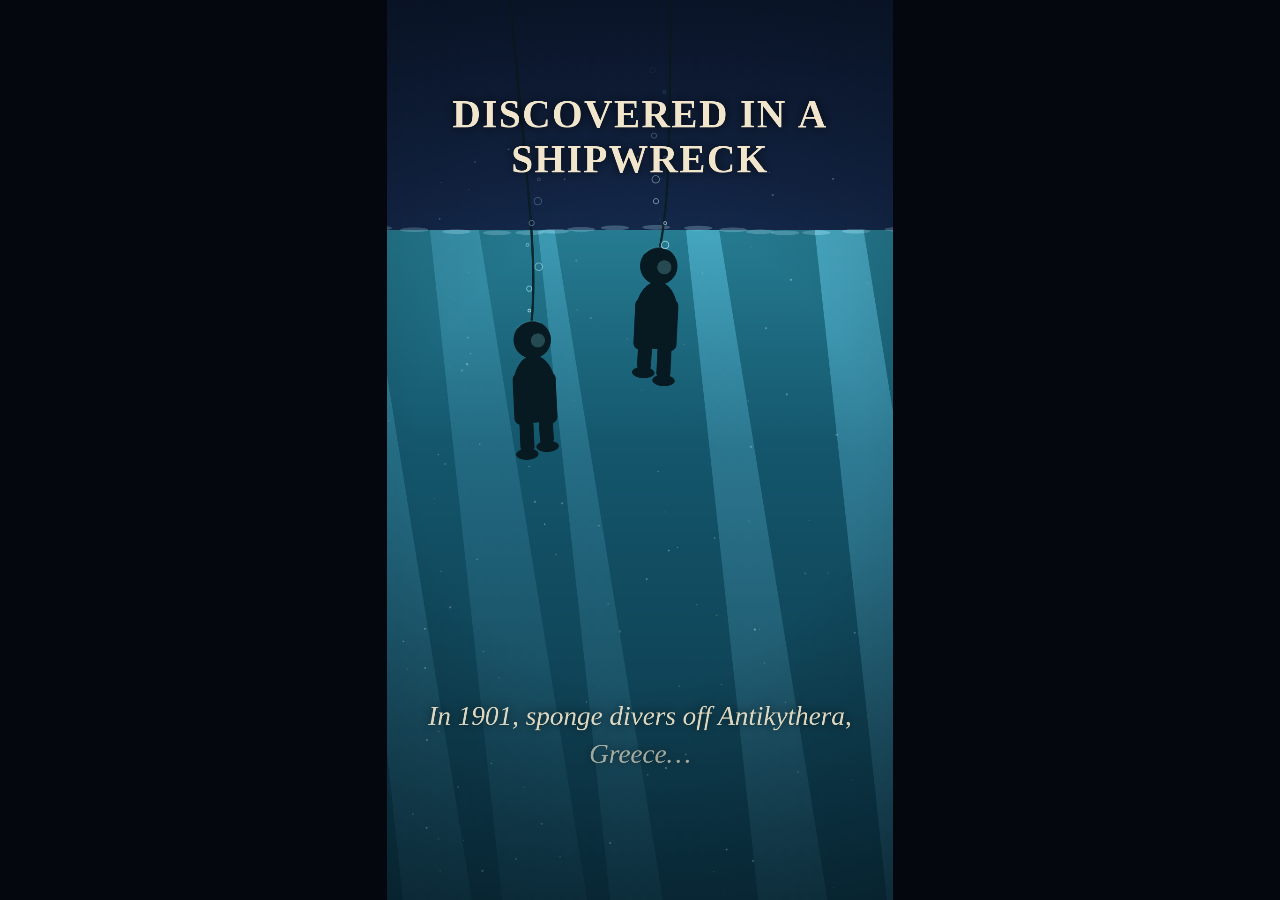
==== content/antikythera-mechanism/antikythera.html @ 3b173bef "Add Antikythera mechanism explainer video (30s, 9:16) and trial notes Code-drawn animation with synt" ====
<!doctype html>
<html lang="en">
<head>
<meta charset="utf-8">
<title>Antikythera Mechanism</title>
<style>
  html,body{margin:0;background:#05070f;display:grid;place-items:center;height:100vh}
  canvas{height:min(100vh,177.7vw);width:auto}
</style>
</head>
<body>
<canvas id="c" width="1080" height="1920"></canvas>
<script>
// "Who built it?" — a 30 s vertical explainer about the Antikythera mechanism.
// Zero-asset: every pixel and every sound is computed. draw(frame) is a pure function of the frame.
const W = 1080, H = 1920, FPS = 30, DUR = 30, FRAMES = FPS * DUR;
const cv = document.getElementById('c'); cv.width = W; cv.height = H;
let ctx = cv.getContext('2d');

// LOOK — night sky, deep sea, corroded bronze. Serif type for an ancient object.
const NIGHT = '#060a1a', DEEP = '#0c1a3c', PARCH = '#f1e6cc', GOLD = '#e9b65c',
      BRONZE_L = '#d7a05a', BRONZE_D = '#7c4f22', VERD = '#4e9883', VERD_D = '#2b5f52', XRAY = '#8fe6ff';
const HEAD = '700 {s}px Caladea, "Liberation Serif", Georgia, "Times New Roman", serif';
const NARR = 'italic 400 {s}px Caladea, "Liberation Serif", Georgia, "Times New Roman", serif';

// ---------- math ----------
const clamp = (x, a = 0, b = 1) => Math.max(a, Math.min(b, x));
const lerp = (a, b, t) => a + (b - a) * t;
const ease = t => { t = clamp(t); return t < .5 ? 4 * t * t * t : 1 - Math.pow(-2 * t + 2, 3) / 2; };
const easeOut = t => 1 - Math.pow(1 - clamp(t), 3);
const prog = (t, a, b) => clamp((t - a) / (b - a));
const TAU = Math.PI * 2;
function hash2(a, b) {
  let n = Math.imul(a | 0, 374761393) + Math.imul(b | 0, 668265263);
  n = Math.imul(n ^ (n >>> 13), 1274126177);
  return ((n ^ (n >>> 16)) >>> 0) / 4294967295;
}
function vnoise(x, y) {
  const xi = Math.floor(x), yi = Math.floor(y), xf = x - xi, yf = y - yi;
  const u = xf * xf * (3 - 2 * xf), v = yf * yf * (3 - 2 * yf);
  return lerp(lerp(hash2(xi, yi), hash2(xi + 1, yi), u), lerp(hash2(xi, yi + 1), hash2(xi + 1, yi + 1), u), v);
}
function rng(seed) { let a = seed | 0; return () => { a = a + 0x6D2B79F5 | 0; let t = Math.imul(a ^ a >>> 15, 1 | a); t = t + Math.imul(t ^ t >>> 7, 61 | t) ^ t; return ((t ^ t >>> 14) >>> 0) / 4294967296; }; }

// ---------- camera + layout registry ----------
function withCamera(cam, fn) { ctx.save(); ctx.translate(W / 2, H / 2); ctx.scale(cam.k, cam.k); ctx.translate(-cam.cx, -cam.cy); fn(); ctx.restore(); }
let LAYOUT = [];
function claim(id, kind, x, y, w, h) {
  const m = ctx.getTransform(), P = [[x, y], [x + w, y], [x, y + h], [x + w, y + h]].map(([a, c]) => [m.a * a + m.c * c + m.e, m.b * a + m.d * c + m.f]);
  const xs = P.map(p => p[0]), ys = P.map(p => p[1]);
  LAYOUT.push({ id, kind, x: Math.min(...xs), y: Math.min(...ys), w: Math.max(...xs) - Math.min(...xs), h: Math.max(...ys) - Math.min(...ys) });
}
function glow(x, y, r, rgb, a) {
  if (a <= 0 || r <= 0) return;
  const g = ctx.createRadialGradient(x, y, 0, x, y, r); g.addColorStop(0, `rgba(${rgb},${a})`); g.addColorStop(1, `rgba(${rgb},0)`);
  ctx.fillStyle = g; ctx.fillRect(x - r, y - r, 2 * r, 2 * r);
}

// ---------- storyboard: the single source of truth ----------
const BPM = 120, BEAT = 60 / BPM, b = n => n * BEAT;   // every cut on a beat
const SCENES = [
  { id: 'question', from: 0,     to: b(6),  head: 'A 2,000-YEAR-OLD COMPUTER?',      narr: 'Imagine finding a 2,000-year-old computer in the sea.' },
  { id: 'wreck',    from: b(6),  to: b(14), head: 'DISCOVERED IN A SHIPWRECK',       narr: 'In 1901, sponge divers off Antikythera, Greece…' },
  { id: 'gears',    from: b(14), to: b(24), head: 'GREEK DEVICE WITH GEARS',         narr: '…retrieved bronze gears from a shipwreck.' },
  { id: 'museum',   from: b(24), to: b(36), head: 'TRACKS SUN, MOON & PLANETS',      narr: 'X-rays later showed the device could calculate the motions of the Sun, Moon and five planets.' },
  { id: 'mesh',     from: b(36), to: b(48), head: 'UNRIVALED FOR OVER 1,000 YEARS',  narr: 'Nothing this sophisticated existed again for over a millennium.' },
  { id: 'who',      from: b(48), to: DUR,   head: 'WHO BUILT IT?',                   narr: 'Who built this celestial calculator?' },
];
// visible actions with a sound: [seconds, sound]
const EVENTS = [[b(6), 'plunge'], [b(24) + 1.2, 'xray'], [b(36), 'gears'], [b(48) + 3.4, 'bell']];

// ---------- text ----------
function wrapLines(text, font, maxW) {
  ctx.font = font; const words = text.split(' '), lines = []; let cur = '';
  for (const w of words) { const test = cur ? cur + ' ' + w : w; if (ctx.measureText(test).width > maxW && cur) { lines.push(cur); cur = w; } else cur = test; }
  if (cur) lines.push(cur); return lines;
}
function textBlock(id, text, { font, size, y, lh, col = PARCH, spacing = '0px', p = 1, out = 1, maxW = 940, stagger = .18 }) {
  if (p <= 0 || out <= 0) return;
  const f = font.replace('{s}', size);
  ctx.save(); ctx.letterSpacing = spacing;
  const lines = wrapLines(text, f, maxW);
  ctx.font = f; ctx.textAlign = 'center'; ctx.textBaseline = 'middle';
  ctx.shadowColor = 'rgba(0,0,0,.75)'; ctx.shadowBlur = 22;
  let maxw = 0;
  lines.forEach((ln, i) => {
    const q = easeOut(prog(p, i * stagger, i * stagger + .6));
    ctx.globalAlpha = q * out; ctx.fillStyle = col;
    ctx.fillText(ln, W / 2, y + i * lh + (1 - q) * 18);
    maxw = Math.max(maxw, ctx.measureText(ln).width);
  });
  ctx.restore();
  claim(id, 'text', W / 2 - maxw / 2, y - lh / 2, maxw, lh * lines.length);
}
function sceneText(sc, lt, len, o = {}) {
  const hIn = o.headAt ?? .25, nIn = o.narrAt ?? .55;
  const out = 1 - prog(lt, len - .3, len - .02);
  textBlock(sc.id + '-head', sc.head, { font: HEAD, size: o.headSize ?? 84, y: o.headY ?? 250, lh: (o.headSize ?? 84) * 1.15, spacing: '3px', p: prog(lt, hIn, hIn + 1.1), out: o.holdEnd ? 1 : out });
  textBlock(sc.id + '-narr', sc.narr, { font: NARR, size: 58, y: o.narrY ?? 1530, lh: 76, maxW: 960, col: 'rgba(241,230,204,.93)', p: prog(lt, nIn, nIn + 1.3), out: o.holdEnd ? 1 : out, stagger: .25 });
}

// ---------- sky ----------
const STARS = (() => { const r = rng(11), s = []; for (let i = 0; i < 420; i++) s.push({ x: r() * W, y: r() * H, m: Math.pow(r(), 3), ph: r() * TAU, sp: .6 + r() * 2 }); return s; })();
function sky(t, o = {}) {
  const g = ctx.createLinearGradient(0, 0, 0, H); g.addColorStop(0, NIGHT); g.addColorStop(1, DEEP);
  ctx.fillStyle = g; ctx.fillRect(0, 0, W, H);
  glow(W * .5, H * .45, 900, '60,90,170', .18);                     // faint galactic haze
  ctx.save(); const k = o.zoom || 1; ctx.translate(W / 2, H / 2); ctx.scale(k, k); ctx.rotate(o.rot || 0); ctx.translate(-W / 2, -H / 2);
  for (const s of STARS) {
    const tw = .55 + .45 * Math.sin(t * s.sp + s.ph), r = .7 + s.m * 2.6;
    ctx.globalAlpha = (.35 + .65 * s.m) * tw * (o.alpha ?? 1);
    ctx.fillStyle = s.m > .5 ? '#fff3d6' : '#cfdcff'; ctx.beginPath(); ctx.arc(s.x, s.y, r, 0, TAU); ctx.fill();
    if (s.m > .65) { ctx.globalAlpha *= .5; glow(s.x, s.y, r * 7, '255,240,210', .35); }
  }
  ctx.restore(); ctx.globalAlpha = 1;
}
const CONST = (() => { const r = rng(5), out = []; for (let c = 0; c < 7; c++) { let x = 80 + r() * 920, y = 120 + r() * 1650; const pts = [[x, y]];
  for (let i = 0; i < 3 + (r() * 3 | 0); i++) { x += (r() - .5) * 220; y += (r() - .5) * 220; pts.push([x, y]); } out.push(pts); } return out; })();
function constellations(a) {
  if (a <= 0) return; ctx.save(); ctx.globalAlpha = a; ctx.strokeStyle = 'rgba(160,190,255,.35)'; ctx.lineWidth = 1.5;
  for (const pts of CONST) { ctx.beginPath(); pts.forEach((p, i) => i ? ctx.lineTo(...p) : ctx.moveTo(...p)); ctx.stroke();
    ctx.fillStyle = '#e7eeff'; for (const p of pts) { ctx.beginPath(); ctx.arc(p[0], p[1], 3, 0, TAU); ctx.fill(); } }
  ctx.restore();
}
function zodiacRing(cx, cy, r, rot, a) {   // the calendar dials: 12 signs and 365 days
  if (a <= 0) return; ctx.save(); ctx.globalAlpha = a; ctx.translate(cx, cy); ctx.rotate(rot);
  ctx.strokeStyle = 'rgba(233,182,92,.55)'; ctx.lineWidth = 2;
  for (const rr of [r, r - 34, r - 62]) { ctx.beginPath(); ctx.arc(0, 0, rr, 0, TAU); ctx.stroke(); }
  for (let i = 0; i < 12; i++) { const an = i / 12 * TAU; ctx.beginPath(); ctx.moveTo(Math.cos(an) * (r - 34), Math.sin(an) * (r - 34)); ctx.lineTo(Math.cos(an) * r, Math.sin(an) * r); ctx.stroke();
    ctx.fillStyle = 'rgba(233,182,92,.7)'; ctx.beginPath(); ctx.arc(Math.cos(an + .26) * (r - 17), Math.sin(an + .26) * (r - 17), 4, 0, TAU); ctx.fill(); }
  ctx.lineWidth = 1; ctx.strokeStyle = 'rgba(233,182,92,.35)';
  for (let i = 0; i < 365; i++) { const an = i / 365 * TAU, l = i % 5 ? 8 : 16; ctx.beginPath(); ctx.moveTo(Math.cos(an) * (r - 62), Math.sin(an) * (r - 62)); ctx.lineTo(Math.cos(an) * (r - 62 + l), Math.sin(an) * (r - 62 + l)); ctx.stroke(); }
  ctx.restore();
}

// ---------- gears ----------
function gearPath(cx, cy, r, n, rot, toothH) {
  const h = toothH ?? Math.max(5, r * .085), path = new Path2D();
  for (let i = 0; i < n; i++) {
    const a = rot + i / n * TAU, s = TAU / n;
    const pts = [[a, r - h], [a + s * .18, r + h], [a + s * .45, r + h], [a + s * .63, r - h]];
    pts.forEach(([an, rr], j) => { const x = cx + Math.cos(an) * rr, y = cy + Math.sin(an) * rr; (i === 0 && j === 0) ? path.moveTo(x, y) : path.lineTo(x, y); });
  }
  path.closePath();
  const spokes = 4, wIn = r * .28, wOut = r * .78, gap = .2;              // four windows between cross spokes, like the main wheel
  for (let k = 0; k < spokes; k++) {
    const a0 = rot + k / spokes * TAU + gap, a1 = rot + (k + 1) / spokes * TAU - gap, sub = new Path2D();
    sub.arc(cx, cy, wOut, a0, a1); sub.arc(cx, cy, wIn, a1 - .05, a0 + .05, true); sub.closePath(); path.addPath(sub);
  }
  return path;
}
function bronzeGear(cx, cy, r, n, rot, o = {}) {
  const p = gearPath(cx, cy, r, n, rot);
  ctx.save(); ctx.globalAlpha = o.alpha ?? 1;
  const g = ctx.createRadialGradient(cx - r * .3, cy - r * .35, r * .1, cx, cy, r * 1.1);
  g.addColorStop(0, BRONZE_L); g.addColorStop(.6, '#a8733a'); g.addColorStop(1, BRONZE_D);
  ctx.shadowColor = 'rgba(0,0,0,.55)'; ctx.shadowBlur = 24; ctx.shadowOffsetY = 10;
  ctx.fillStyle = g; ctx.fill(p, 'evenodd');
  ctx.shadowColor = 'transparent'; ctx.strokeStyle = 'rgba(60,35,12,.9)'; ctx.lineWidth = 2.5; ctx.stroke(p);
  ctx.strokeStyle = 'rgba(255,220,160,.35)'; ctx.lineWidth = 2; ctx.beginPath(); ctx.arc(cx, cy, r * .86, Math.PI * 1.05, Math.PI * 1.6); ctx.stroke();
  ctx.fillStyle = '#5a3a18'; ctx.beginPath(); ctx.arc(cx, cy, r * .13, 0, TAU); ctx.fill();
  ctx.fillStyle = BRONZE_L; ctx.beginPath(); ctx.arc(cx, cy, r * .07, 0, TAU); ctx.fill();
  ctx.restore();
}
// meshing: phase so a tooth of gear B sits in a gap of gear A at the contact angle
function meshPhase(A, B, theta) {
  const sA = TAU / A.n, sB = TAU / B.n, f1 = (((theta - A.rot) / sA - .315) % 1 + 1) % 1;   // .315 = tooth centre within one pitch
  return theta + Math.PI - (.5 - f1 + .315) * sB;
}
function meshed(A, B, th, aRot0, aRot) { return -(aRot - aRot0) * A.n / B.n + meshPhase({ ...A, rot: aRot0 }, B, th); }

// ---------- the fragment (same object on the seabed and in the museum) ----------
function fragmentOutline(cx, cy, r, rot) {
  const pts = [];
  for (let i = 0; i < 64; i++) {
    const a = i / 64 * TAU, keep = ((a + 0.6) % TAU) < 3.9;               // one side broken away
    const rr = keep ? r * (1.13 + (vnoise(i * .7, 3) - .5) * .06) : r * (.42 + vnoise(i * .55, 9) * .38);
    pts.push([cx + Math.cos(a + rot) * rr, cy + Math.sin(a + rot) * rr]);
  }
  const p = new Path2D(); pts.forEach((q, i) => i ? p.lineTo(...q) : p.moveTo(...q)); p.closePath(); return p;
}
function fragment(cx, cy, r, rot, o = {}) {
  const outline = fragmentOutline(cx, cy, r, rot);
  ctx.save();
  ctx.shadowColor = 'rgba(0,0,0,.5)'; ctx.shadowBlur = r * .25; ctx.shadowOffsetY = r * .06;
  ctx.fillStyle = VERD_D; ctx.fill(outline); ctx.shadowColor = 'transparent';
  ctx.clip(outline);
  const g = ctx.createRadialGradient(cx - r * .3, cy - r * .3, r * .1, cx, cy, r * 1.2);
  g.addColorStop(0, '#6fae95'); g.addColorStop(1, VERD_D); ctx.fillStyle = g; ctx.fillRect(cx - r * 1.3, cy - r * 1.3, r * 2.6, r * 2.6);
  // the gear inside the crust: teeth and spokes still visible
  const gp = gearPath(cx, cy, r * .9, 48, rot + .2, r * .07);
  ctx.fillStyle = 'rgba(30,70,58,.65)'; ctx.fill(gp, 'evenodd');
  ctx.strokeStyle = 'rgba(160,215,190,.45)'; ctx.lineWidth = Math.max(1.2, r * .012); ctx.stroke(gp);
  // corrosion crust: mottled patches, some exposed bronze
  const rr = rng(77);
  for (let i = 0; i < 140; i++) {
    const a = rr() * TAU, d = Math.sqrt(rr()) * r * 1.1, s = r * (.02 + rr() * .07);
    const c = rr(); ctx.fillStyle = c < .55 ? 'rgba(120,190,160,.35)' : c < .85 ? 'rgba(25,55,45,.45)' : 'rgba(180,120,60,.55)';
    ctx.beginPath(); ctx.ellipse(cx + Math.cos(a) * d, cy + Math.sin(a) * d, s, s * (.6 + rr() * .6), rr() * 3, 0, TAU); ctx.fill();
  }
  if (o.glint) { const gx = cx - r * 1.4 + o.glint * r * 2.8; const lg = ctx.createLinearGradient(gx - r * .3, 0, gx + r * .3, 0);
    lg.addColorStop(0, 'rgba(255,240,200,0)'); lg.addColorStop(.5, 'rgba(255,240,200,.35)'); lg.addColorStop(1, 'rgba(255,240,200,0)');
    ctx.fillStyle = lg; ctx.fillRect(cx - r * 1.4, cy - r * 1.4, r * 2.8, r * 2.8); }
  if (o.xray) o.xray(outline);
  ctx.restore();
  ctx.save(); ctx.strokeStyle = 'rgba(10,30,25,.8)'; ctx.lineWidth = Math.max(1.5, r * .015); ctx.stroke(outline); ctx.restore();
}

// ---------- underwater world (scenes 2-3, one continuous descent) ----------
const SEABED = 500;
const sandY = x => SEABED + Math.sin(x * .011) * 14 + Math.sin(x * .031 + 1) * 6;
const DIVERS = [ { x: -230, start: b(6), end: b(6) + 4.4, y0: -1400, y1: 268 }, { x: 40, start: b(6) + .5, end: b(6) + 5.2, y0: -1460, y1: 250 } ];
function diverY(d, t) { return lerp(d.y0, d.y1, ease(prog(t, d.start, d.end))); }
function diver(x, y, t, seed) {   // hard-hat diver silhouette: round helmet, suit, weighted boots
  const sway = Math.sin(t * 1.3 + seed) * .06, col = '#071a22';
  ctx.save(); ctx.translate(x, y); ctx.rotate(sway);
  ctx.strokeStyle = 'rgba(10,30,36,.9)'; ctx.lineWidth = 5; ctx.beginPath(); ctx.moveTo(0, -36);           // air hose to the surface
  ctx.bezierCurveTo(40, -300, -60, -700, 20 * Math.sin(t + seed), -2200); ctx.stroke();
  ctx.fillStyle = col;
  ctx.beginPath(); ctx.ellipse(0, 105, 46, 72, 0, 0, TAU); ctx.fill();                                     // suit
  ctx.beginPath(); ctx.roundRect(-46, 70, 30, 110, 14); ctx.fill(); ctx.beginPath(); ctx.roundRect(16, 70, 30, 110, 14); ctx.fill();   // arms
  const step = Math.sin(t * 2 + seed) * 8;
  ctx.beginPath(); ctx.roundRect(-36, 150, 30, 82 + step, 12); ctx.fill(); ctx.beginPath(); ctx.roundRect(6, 150, 30, 82 - step, 12); ctx.fill(); // legs
  ctx.beginPath(); ctx.ellipse(-22, 236 + step, 24, 12, 0, 0, TAU); ctx.fill(); ctx.beginPath(); ctx.ellipse(22, 236 - step, 24, 12, 0, 0, TAU); ctx.fill(); // boots
  ctx.beginPath(); ctx.arc(0, 0, 40, 0, TAU); ctx.fill();                                                     // helmet
  ctx.fillStyle = 'rgba(120,200,210,.28)'; ctx.beginPath(); ctx.arc(12, 2, 15, 0, TAU); ctx.fill();          // faceplate glint
  ctx.strokeStyle = 'rgba(120,200,210,.22)'; ctx.lineWidth = 3; ctx.beginPath(); ctx.arc(0, 0, 40, -2.4, -1.1); ctx.stroke(); // rim light
  ctx.restore();
  for (let i = 0; i < 9; i++) {                                                                              // bubbles
    const ph = (t * .9 + i / 9 + seed * .13) % 1, by = y - 40 - ph * 420, bx = x + Math.sin(ph * 11 + i) * 14;
    ctx.globalAlpha = (1 - ph) * .7; ctx.strokeStyle = '#bfefff'; ctx.lineWidth = 2; ctx.beginPath(); ctx.arc(bx, by, 3 + (i % 3) * 2.5, 0, TAU); ctx.stroke();
  }
  ctx.globalAlpha = 1;
}
function amphora(x, y, rot, s) {
  ctx.save(); ctx.translate(x, y); ctx.rotate(rot); ctx.scale(s, s); ctx.fillStyle = '#4b3530';
  ctx.beginPath(); ctx.ellipse(0, 0, 34, 70, 0, 0, TAU); ctx.fill();
  ctx.beginPath(); ctx.roundRect(-11, -112, 22, 50, 6); ctx.fill(); ctx.beginPath(); ctx.ellipse(0, 76, 9, 16, 0, 0, TAU); ctx.fill();
  ctx.strokeStyle = '#4b3530'; ctx.lineWidth = 7; ctx.beginPath(); ctx.arc(-18, -82, 14, 1.2, 4.2); ctx.stroke(); ctx.beginPath(); ctx.arc(18, -82, 14, -1.1, 1.9); ctx.stroke();
  ctx.fillStyle = 'rgba(140,200,210,.12)'; ctx.beginPath(); ctx.ellipse(-12, -14, 10, 40, 0, 0, TAU); ctx.fill();
  ctx.restore();
}
function underwater(t, o = {}) {
  const g = ctx.createLinearGradient(0, -1700, 0, 900);
  g.addColorStop(0, '#2d8aa0'); g.addColorStop(.25, '#14566c'); g.addColorStop(.7, '#0a2c3c'); g.addColorStop(1, '#04141c');
  ctx.fillStyle = g; ctx.fillRect(-2000, -2600, 4000, 4000);
  const air = ctx.createLinearGradient(0, -2600, 0, -1520); air.addColorStop(0, NIGHT); air.addColorStop(1, '#14284a');   // night air above the surface
  ctx.fillStyle = air; ctx.fillRect(-2000, -2600, 4000, 1080);
  // surface shimmer
  ctx.fillStyle = 'rgba(190,240,255,.25)';
  for (let i = 0; i < 26; i++) { const x = -900 + i * 72 + Math.sin(t * 1.4 + i) * 20; ctx.beginPath(); ctx.ellipse(x, -1520 + Math.sin(t * 2 + i * .7) * 6, 30, 5, 0, 0, TAU); ctx.fill(); }
  // light shafts from the surface
  ctx.save(); ctx.globalCompositeOperation = 'lighter';
  for (let i = 0; i < 6; i++) {
    const x = -700 + i * 260 + Math.sin(t * .4 + i * 1.7) * 40, wv = 70 + 40 * Math.sin(i * 2.1);
    const lg = ctx.createLinearGradient(0, -1520, 0, 500); lg.addColorStop(0, `rgba(170,235,255,${.16 + .05 * Math.sin(t * .9 + i)})`); lg.addColorStop(1, 'rgba(170,235,255,0)');
    ctx.fillStyle = lg; ctx.beginPath(); ctx.moveTo(x, -1520); ctx.lineTo(x + wv, -1520); ctx.lineTo(x + wv + 330, 520); ctx.lineTo(x + 220, 520); ctx.closePath(); ctx.fill();
  }
  ctx.restore();
  // marine snow
  ctx.fillStyle = 'rgba(210,240,240,.5)';
  for (let i = 0; i < 260; i++) { const x = hash2(i, 1) * 1900 - 950 + Math.sin(t * .5 + i) * 8, y = ((hash2(i, 2) * 2400 + t * (8 + hash2(i, 3) * 14)) % 2400) - 1700;
    ctx.globalAlpha = .25 + hash2(i, 4) * .5; ctx.beginPath(); ctx.arc(x, y, .8 + hash2(i, 5) * 1.8, 0, TAU); ctx.fill(); }
  ctx.globalAlpha = 1;
  // the wreck: ribs of the hull standing out of the sand, amphorae
  ctx.strokeStyle = '#1b1712'; ctx.lineCap = 'round';
  for (let i = 0; i < 7; i++) { const x = -470 + i * 62, h = 150 + Math.sin(i * 1.9) * 40 - (i > 4 ? 60 : 0);
    ctx.lineWidth = 16; ctx.beginPath(); ctx.moveTo(x, sandY(x) + 10); ctx.quadraticCurveTo(x - 30, sandY(x) - h * .6, x + 12, sandY(x) - h); ctx.stroke(); }
  ctx.lineWidth = 12; ctx.beginPath(); ctx.moveTo(-500, sandY(-500) - 30); ctx.lineTo(-90, sandY(-90) - 6); ctx.stroke();
  amphora(-330, SEABED - 26, 1.25, .9); amphora(-180, SEABED - 40, -.35, 1); amphora(-40, SEABED - 22, 1.5, .85); amphora(130, SEABED - 34, .5, .8);
  // the fragments, resting against the sand
  fragment(300, SEABED - 34, 66, .3, { glint: o.glint }); fragment(392, SEABED - 6, 30, 2.1);
  // divers
  DIVERS.forEach((d, i) => diver(d.x, diverY(d, t), t, i * 3.1));
  // seabed in front (covers the lower edge of the fragments)
  const sg = ctx.createLinearGradient(0, SEABED - 20, 0, 900); sg.addColorStop(0, '#3c4a42'); sg.addColorStop(1, '#0d1714');
  ctx.fillStyle = sg; ctx.beginPath(); ctx.moveTo(-2000, 2000);
  for (let x = -2000; x <= 2000; x += 20) ctx.lineTo(x, sandY(x)); ctx.lineTo(2000, 2000); ctx.closePath(); ctx.fill();
  ctx.fillStyle = 'rgba(200,220,190,.08)'; for (let i = 0; i < 40; i++) { const x = -900 + i * 47; ctx.beginPath(); ctx.ellipse(x, sandY(x) + 26 + (i % 3) * 30, 30, 4, 0, 0, TAU); ctx.fill(); }
}

// ---------- scenes (lt = time since the scene started) ----------
function sQuestion(lt, t, sc) {
  sky(t, { zoom: 1 + .05 * lt });
  glow(840, 620, 170, '220,230,255', .22); ctx.fillStyle = '#e9eefc'; ctx.beginPath(); ctx.arc(840, 620, 40, 0, TAU); ctx.fill(); claim('moon', 'keep', 800, 580, 80, 80);       // moon
  ctx.fillStyle = '#0a1330'; ctx.beginPath(); ctx.arc(858, 607, 36, 0, TAU); ctx.fill();
  const sh = prog(lt, 1.1, 1.7); if (sh > 0 && sh < 1) { const x = lerp(160, 760, sh), y = lerp(520, 900, sh); const lg = ctx.createLinearGradient(x - 180, y - 114, x, y);
    lg.addColorStop(0, 'rgba(255,255,255,0)'); lg.addColorStop(1, `rgba(255,250,235,${.9 * Math.sin(sh * Math.PI)})`); ctx.strokeStyle = lg; ctx.lineWidth = 3; ctx.beginPath(); ctx.moveTo(x - 180, y - 114); ctx.lineTo(x, y); ctx.stroke(); }   // shooting star
  const rise = ease(prog(lt, 2.1, 3.0)), sy = H - rise * 1500;                 // tilt down: the sea comes up into frame
  if (rise > 0) {
    const sg = ctx.createLinearGradient(0, sy, 0, H); sg.addColorStop(0, '#0d2340'); sg.addColorStop(1, '#03101c'); ctx.fillStyle = sg; ctx.fillRect(0, sy, W, H - sy);
    for (let i = 0; i < 30; i++) { const y = sy + 8 + i * i * 1.4, w = 30 + i * 6; ctx.fillStyle = `rgba(220,230,255,${.35 - i * .01})`; ctx.fillRect(840 - w / 2 + Math.sin(t * 3 + i) * 6, y, w, 2); }
  }
  sceneText(sc, lt, sc.to - sc.from, { headAt: .35, narrAt: .7 });
  ctx.fillStyle = `rgba(0,0,0,${1 - easeOut(prog(lt, 0, .8))})`; ctx.fillRect(0, 0, W, H);            // from black
}
function waterCam(t) {
  if (t < b(14)) { const p = ease(prog(t, b(6), b(14))); return { cx: 0, cy: lerp(-1150, -60, p), k: 1 }; }
  const p = ease(prog(t, b(14), b(14) + 3.6)), drift = prog(t, b(14) + 3.6, b(24)) * .15;
  return { cx: lerp(0, 300, p), cy: lerp(-60, SEABED - 60, p), k: lerp(1, 2.55, p) + drift };
}
function sWater(lt, t, sc) {
  const glint = sc.id === 'gears' ? prog(lt, 2.6, 4.2) : 0;
  withCamera(waterCam(t), () => { underwater(t, { glint }); if (sc.id === 'gears') claim('fragment', 'keep', 300 - 70, SEABED - 104, 140, 104); });
  if (sc.id === 'wreck') {                                                         // the plunge: bubbles burst up past the camera
    const p = prog(lt, 0, 1.2);
    if (p < 1) for (let i = 0; i < 70; i++) { const x = hash2(i, 7) * W, y = H + 100 - (p * (1.2 + hash2(i, 8)) * H * 1.3) + hash2(i, 9) * 300, r = 4 + hash2(i, 10) * 18;
      ctx.globalAlpha = (1 - p) * .8; ctx.strokeStyle = '#d6f6ff'; ctx.lineWidth = 2.5; ctx.beginPath(); ctx.arc(x, y, r, 0, TAU); ctx.stroke(); }
    ctx.globalAlpha = 1;
  }
  const vg = ctx.createRadialGradient(W / 2, H / 2, H * .25, W / 2, H / 2, H * .75); vg.addColorStop(0, 'rgba(0,0,0,0)'); vg.addColorStop(1, 'rgba(0,10,15,.55)');
  ctx.fillStyle = vg; ctx.fillRect(0, 0, W, H);
  sceneText(sc, lt, sc.to - sc.from, sc.id === 'gears' ? { narrAt: 1.9 } : {});
}
const FX = 540, FY = 880, FR = 215;     // museum fragment
function sMuseum(lt, t, sc) {
  const len = sc.to - sc.from, push = ease(prog(lt, len - .7, len)), k = 1 + push * .9;
  ctx.save(); ctx.translate(FX, FY); ctx.scale(k, k); ctx.translate(-FX, -FY);
  ctx.fillStyle = '#07080d'; ctx.fillRect(-200, -200, W + 400, H + 400);
  const cone = ctx.createLinearGradient(0, 0, 0, 1400); cone.addColorStop(0, 'rgba(255,225,170,.20)'); cone.addColorStop(1, 'rgba(255,225,170,0)');
  ctx.fillStyle = cone; ctx.beginPath(); ctx.moveTo(470, -100); ctx.lineTo(610, -100); ctx.lineTo(900, 1250); ctx.lineTo(180, 1250); ctx.closePath(); ctx.fill();
  glow(FX, FY, 520, '255,210,150', .12);
  // plinth and mount
  ctx.fillStyle = '#1a1714'; ctx.fillRect(300, 1190, 480, 260); ctx.fillStyle = '#2a2520'; ctx.fillRect(285, 1172, 510, 26);
  ctx.fillStyle = '#3a342c'; ctx.fillRect(532, 1080, 16, 96);
  // glass case
  ctx.strokeStyle = 'rgba(200,220,235,.25)'; ctx.lineWidth = 3; ctx.strokeRect(250, 560, 580, 612);
  ctx.fillStyle = 'rgba(200,220,235,.05)'; ctx.beginPath(); ctx.moveTo(250, 560); ctx.lineTo(400, 560); ctx.lineTo(250, 900); ctx.closePath(); ctx.fill();
  // the fragment; the X-ray scan reveals the gear train inside
  const scan = prog(lt, 1.2, 3.4), scanY = lerp(FY - FR * 1.2, FY + FR * 1.2, scan);
  fragment(FX, FY, FR, .3, { xray: outline => {
    if (scan <= 0) return;
    ctx.save(); ctx.beginPath(); ctx.rect(FX - FR * 1.3, FY - FR * 1.3, FR * 2.6, scanY - (FY - FR * 1.3)); ctx.clip();
    ctx.fillStyle = 'rgba(6,22,48,.88)'; ctx.fillRect(FX - FR * 1.3, FY - FR * 1.3, FR * 2.6, FR * 2.6);
    ctx.shadowColor = XRAY; ctx.shadowBlur = 12; ctx.strokeStyle = XRAY; ctx.lineWidth = 2.5;
    const spin = (lt - 1.2) * .25;
    ctx.stroke(gearPath(FX, FY, FR * .9, 48, .5 + spin, FR * .06));
    ctx.stroke(gearPath(FX + 70, FY - 60, 62, 18, -spin * 2.6, 6));
    ctx.stroke(gearPath(FX - 80, FY + 70, 48, 14, -spin * 3.4, 5));
    ctx.stroke(gearPath(FX + 40, FY + 110, 30, 10, spin * 4, 4));
    ctx.restore();
  } });
  if (scan > 0 && scan < 1) { ctx.fillStyle = 'rgba(143,230,255,.9)'; ctx.fillRect(FX - FR * 1.25, scanY - 2, FR * 2.5, 4); glow(FX, scanY, 260, '143,230,255', .18); }
  claim('fragment', 'keep', FX - FR * 1.15, FY - FR * 1.15, FR * 2.3, FR * 2.3);
  // what it computed: the Sun, the Moon and five planets on their dial
  const ring = easeOut(prog(lt, 3.3, 4.3));
  if (ring > 0) {
    ctx.save(); ctx.strokeStyle = 'rgba(233,182,92,.5)'; ctx.lineWidth = 2; ctx.beginPath(); ctx.arc(FX, FY, 330, -Math.PI / 2, -Math.PI / 2 + ring * TAU); ctx.stroke();
    const bodies = [{ c: '255,200,90', r: 20, sp: .45, a0: 0 }, { c: '220,225,240', r: 14, sp: 1.2, a0: 1.3 },
      { c: '200,170,140', r: 7, sp: .9, a0: 2.2 }, { c: '255,240,200', r: 9, sp: .7, a0: 3.0 }, { c: '230,110,80', r: 8, sp: .5, a0: 3.9 },
      { c: '235,200,150', r: 11, sp: .35, a0: 4.7 }, { c: '220,200,120', r: 10, sp: .25, a0: 5.5 }];
    bodies.forEach((bd, i) => {
      const a = bd.a0 + lt * bd.sp * .5, x = FX + Math.cos(a) * 330, y = FY + Math.sin(a) * 330, al = easeOut(prog(lt, 3.5 + i * .12, 3.9 + i * .12));
      if (al <= 0) return; ctx.globalAlpha = al; glow(x, y, bd.r * 4, bd.c, .45);
      ctx.fillStyle = `rgb(${bd.c})`; ctx.beginPath(); ctx.arc(x, y, bd.r, 0, TAU); ctx.fill();
      if (i === 1) { ctx.fillStyle = 'rgba(10,12,20,.75)'; ctx.beginPath(); ctx.arc(x + 6, y - 2, bd.r, 0, TAU); ctx.fill(); }   // moon phase
    });
    ctx.restore();
  }
  ctx.restore();
  ctx.fillStyle = `rgba(4,6,14,${push})`; ctx.fillRect(0, 0, W, H);                      // push into the gears
  sceneText(sc, lt, len);
}
// gear train for the star map: one world for scenes 5 and 6
const GC = { x: 540, y: 980 };
function gearTrain(lt) {
  const spin = .5 * lt + .12 * lt * lt;                                           // winds up
  const G1 = { x: GC.x, y: GC.y, r: 240, n: 60, rot: spin };
  const th2 = -.72, G2 = { x: GC.x + Math.cos(th2) * 352, y: GC.y + Math.sin(th2) * 352, r: 112, n: 28 };
  const g2r0 = meshed(G1, G2, th2, 0, 0); G2.rot = meshed(G1, G2, th2, 0, spin);
  const th3 = 2.5, G3 = { x: GC.x + Math.cos(th3) * 324, y: GC.y + Math.sin(th3) * 324, r: 84, n: 21 };
  G3.rot = meshed(G1, G3, th3, 0, spin);
  const th4 = -1.75, G4 = { x: G2.x + Math.cos(th4) * 172, y: G2.y + Math.sin(th4) * 172, r: 60, n: 15 };
  G4.rot = meshed(G2, G4, th4, g2r0, G2.rot);
  return [G1, G2, G3, G4];
}
function starMap(t, lt, a, o = {}) {
  sky(t, { rot: t * .004 });
  constellations(a * .9);
  zodiacRing(GC.x, GC.y, 470, -t * .03, a * (o.ring ?? 1));
}
function sMesh(lt, t, sc) {
  const len = sc.to - sc.from, inA = easeOut(prog(lt, 0, .8));
  starMap(t, lt, inA);
  const gs = gearTrain(lt);
  ctx.save(); ctx.translate(GC.x, GC.y); const k = lerp(1.25, 1, inA); ctx.scale(k, k); ctx.translate(-GC.x, -GC.y);
  gs.slice().reverse().forEach(g => bronzeGear(g.x, g.y, g.r, g.n, g.rot, { alpha: inA }));
  // pointers: the Sun and the Moon on the zodiac dial
  const sa = -Math.PI / 2 + lt * .55, ma = -Math.PI / 2 + lt * 1.9;
  ctx.globalAlpha = inA; ctx.strokeStyle = GOLD; ctx.lineWidth = 4;
  ctx.beginPath(); ctx.moveTo(GC.x, GC.y); ctx.lineTo(GC.x + Math.cos(sa) * 430, GC.y + Math.sin(sa) * 430); ctx.stroke();
  glow(GC.x + Math.cos(sa) * 430, GC.y + Math.sin(sa) * 430, 60, '255,200,90', .6); ctx.fillStyle = GOLD; ctx.beginPath(); ctx.arc(GC.x + Math.cos(sa) * 430, GC.y + Math.sin(sa) * 430, 16, 0, TAU); ctx.fill();
  ctx.strokeStyle = '#d9dce8'; ctx.lineWidth = 3; ctx.beginPath(); ctx.moveTo(GC.x, GC.y); ctx.lineTo(GC.x + Math.cos(ma) * 380, GC.y + Math.sin(ma) * 380); ctx.stroke();
  ctx.fillStyle = '#e8ebf5'; ctx.beginPath(); ctx.arc(GC.x + Math.cos(ma) * 380, GC.y + Math.sin(ma) * 380, 13, 0, TAU); ctx.fill();
  ctx.fillStyle = '#20232e'; ctx.beginPath(); ctx.arc(GC.x + Math.cos(ma) * 380, GC.y + Math.sin(ma) * 380, 13, -Math.PI / 2, Math.PI / 2); ctx.fill();
  ctx.restore(); ctx.globalAlpha = 1;
  claim('gears', 'keep', GC.x - 300, GC.y - 470, 600, 760);
  sceneText(sc, lt, len, { headAt: .5, narrAt: .8 });
}
// the question mark the stars gather into
const QPTS = (() => { const p = []; const cx = 540, cy = 690, r = 200;
  for (let i = 0; i <= 13; i++) { const a = lerp(Math.PI * 1.05, Math.PI * 2.32, i / 13); p.push([cx + Math.cos(a) * r, cy + Math.sin(a) * r]); }
  const [ex, ey] = p[p.length - 1]; p.push([lerp(ex, 540, .5), lerp(ey, 1000, .45)]); p.push([540, 1010]); p.push([540, 1100]); return p; })();
const QDOT = [540, 1240];
function sWho(lt, t, sc) {
  const len = sc.to - sc.from, fade = 1 - easeOut(prog(lt, 0, 1.3));
  starMap(t, lt, 1, { ring: fade });
  if (fade > 0) {
    const gs = gearTrain(lt + b(48) - b(36));
    gs.slice().reverse().forEach(g => bronzeGear(g.x, g.y, g.r, g.n, g.rot, { alpha: fade }));
  }
  // stars travel into the shape of a question mark, then join up like a constellation
  const all = [...QPTS, QDOT];
  all.forEach((q, i) => {
    const sx = hash2(i, 41) * W, sy = hash2(i, 42) * H * .9 + 60, p = ease(prog(lt, .6 + i * .07, 2.4 + i * .07));
    const x = lerp(sx, q[0], p), y = lerp(sy, q[1], p), big = i === all.length - 1 ? 1.7 : 1, tw = .8 + .2 * Math.sin(t * 3 + i);
    glow(x, y, 40 * big, '255,236,200', .45 * tw); ctx.fillStyle = '#fff6e2'; ctx.beginPath(); ctx.arc(x, y, 6 * big, 0, TAU); ctx.fill();
  });
  const line = prog(lt, 2.9, 3.9);
  if (line > 0) { const n = Math.max(2, Math.round(QPTS.length * line)); ctx.save(); ctx.strokeStyle = 'rgba(255,236,200,.55)'; ctx.lineWidth = 3; ctx.shadowColor = 'rgba(255,220,160,.8)'; ctx.shadowBlur = 14;
    ctx.beginPath(); QPTS.slice(0, n).forEach((q, i) => i ? ctx.lineTo(...q) : ctx.moveTo(...q)); ctx.stroke(); ctx.restore(); }
  claim('question-mark', 'keep', 300, 450, 480, 830);
  sceneText(sc, lt, len, { headAt: 3.4, narrAt: .8, headY: 1420, headSize: 104, narrY: 1590, holdEnd: true });
  ctx.fillStyle = `rgba(0,0,0,${prog(lt, len - .6, len)})`; ctx.fillRect(0, 0, W, H);       // fade out
}

const RENDER = { question: sQuestion, wreck: sWater, gears: sWater, museum: sMuseum, mesh: sMesh, who: sWho };
function draw(frame) {
  const t = frame / FPS; LAYOUT = [];
  ctx.setTransform(1, 0, 0, 1, 0, 0); ctx.globalAlpha = 1; ctx.filter = 'none'; ctx.globalCompositeOperation = 'source-over';
  const sc = SCENES.find(s => t >= s.from && t < s.to) || SCENES[SCENES.length - 1];
  RENDER[sc.id](t - sc.from, t, sc);
  window.LAYOUT = LAYOUT;
}
window.draw = draw; window.FRAMES = FRAMES; window.FPS = FPS;
window.CUES = SCENES.slice(1).map(s => s.from);

// ---------- soundtrack, written for this film ----------
// D minor modal: a chord per scene (the cut lands on the chord change), a clockwork tick on every beat
// (the mechanism), muffled underwater, a break before the final question and a low bell on it.
window.SCORE = ac => {
  const out = ac.createGain(); out.gain.setValueAtTime(.9, 0); out.gain.setValueAtTime(.9, DUR - 2.2); out.gain.linearRampToValueAtTime(0, DUR);
  const comp = ac.createDynamicsCompressor(); comp.threshold.value = -20; comp.ratio.value = 3; out.connect(comp); comp.connect(ac.destination);
  const dl = ac.createDelay(1); dl.delayTime.value = .375; const fb = ac.createGain(); fb.gain.value = .38; const wet = ac.createGain(); wet.gain.value = .3;
  dl.connect(fb); fb.connect(dl); dl.connect(wet); wet.connect(out);
  const mtof = m => 440 * Math.pow(2, (m - 69) / 12);
  const noise = (() => { const buf = ac.createBuffer(1, ac.sampleRate * 2, ac.sampleRate), d = buf.getChannelData(0), r = rng(3); for (let i = 0; i < d.length; i++) d[i] = r() * 2 - 1; return buf; })();
  const CHORDS = [[50, 57, 62, 65], [46, 53, 58, 62], [43, 50, 55, 58], [41, 48, 53, 57], [48, 55, 60, 64], [50, 57, 62, 65]];
  const CUT = [1500, 650, 750, 1700, 2300, 1300];
  SCENES.forEach((s, i) => {
    const t0 = Math.max(0, s.from - .02), t1 = s.to + .9, lp = ac.createBiquadFilter(); lp.type = 'lowpass'; lp.frequency.value = CUT[i]; lp.Q.value = .5;
    const env = ac.createGain(); env.gain.setValueAtTime(0, t0); env.gain.linearRampToValueAtTime(.03, t0 + (i === 0 ? 1.2 : .25));
    env.gain.setValueAtTime(.03, s.to); env.gain.linearRampToValueAtTime(0, t1);
    lp.connect(env); env.connect(out); env.connect(dl);
    CHORDS[i].forEach((m, j) => [-6, 6].forEach(det => { const o = ac.createOscillator(); o.type = j ? 'sawtooth' : 'triangle'; o.frequency.value = mtof(m); o.detune.value = det;
      const g = ac.createGain(); g.gain.value = j ? .32 : .6; o.connect(g); g.connect(lp); o.start(t0); o.stop(t1 + .1); }));
  });
  const sub = ac.createOscillator(); sub.frequency.value = mtof(38); const sg = ac.createGain(); sg.gain.setValueAtTime(0, 0); sg.gain.linearRampToValueAtTime(.12, 1.5);
  sub.connect(sg); sg.connect(out); sub.start(0); sub.stop(DUR);
  // clockwork: tick-tock on every beat
  const TICK = [.7, .45, .5, .65, .9, .9];
  for (let k = 1; k * BEAT < b(51); k++) {
    const tt = k * BEAT, si = SCENES.findIndex(s => tt >= s.from && tt < s.to), wet2 = si === 1 || si === 2;
    const src = ac.createBufferSource(); src.buffer = noise; const bp = ac.createBiquadFilter(); bp.type = 'bandpass';
    bp.frequency.value = (k % 2 ? 3200 : 2300) * (wet2 ? .35 : 1); bp.Q.value = 2.2;
    const g = ac.createGain(); g.gain.setValueAtTime(TICK[si] * (k % 2 ? 1 : .8), tt); g.gain.exponentialRampToValueAtTime(.0005, tt + .06);
    src.connect(bp); bp.connect(g); g.connect(out); src.start(tt, hash2(k, 1) * 1.5, .08);
  }
  const bell = (tt, m, gain, dec) => [1, 2.76, 5.4, 8.93].forEach((p, i) => { const o = ac.createOscillator(); o.frequency.value = mtof(m) * p;
    const g = ac.createGain(); g.gain.setValueAtTime(0, tt); g.gain.linearRampToValueAtTime(gain / (i + 1), tt + .01); g.gain.exponentialRampToValueAtTime(.0001, tt + dec / (i * .6 + 1));
    o.connect(g); g.connect(out); g.connect(dl); o.start(tt); o.stop(tt + dec + .1); });
  SCENES.slice(1).forEach((s, i) => bell(s.from, CHORDS[i + 1][0] + 12, .045, 2.2));     // a soft bell marks each cut
  // events
  for (const [tt, kind] of EVENTS) {
    if (kind === 'plunge' || kind === 'xray') {
      const src = ac.createBufferSource(); src.buffer = noise; const f = ac.createBiquadFilter(); const g = ac.createGain();
      if (kind === 'plunge') { f.type = 'lowpass'; f.frequency.setValueAtTime(2500, tt); f.frequency.exponentialRampToValueAtTime(200, tt + 1.2);
        g.gain.setValueAtTime(0, tt); g.gain.linearRampToValueAtTime(.09, tt + .05); g.gain.exponentialRampToValueAtTime(.001, tt + 1.4); src.start(tt, 0, 1.5); }
      else { f.type = 'bandpass'; f.Q.value = 8; f.frequency.setValueAtTime(500, tt); f.frequency.exponentialRampToValueAtTime(4500, tt + 2.2);
        g.gain.setValueAtTime(0, tt); g.gain.linearRampToValueAtTime(.05, tt + .3); g.gain.setValueAtTime(.05, tt + 2); g.gain.linearRampToValueAtTime(0, tt + 2.3); src.start(tt, .3, 1.9); }
      src.connect(f); f.connect(g); g.connect(out);
    }
    if (kind === 'bell') bell(tt, 38 + 12, .16, 4.5);
  }
};

// live preview when opened directly (render.mjs loads the page with ?render)
if (!new URLSearchParams(location.search).has('render')) {
  let start = performance.now();
  const loop = () => { draw(Math.floor((performance.now() - start) / 1000 * FPS) % FRAMES); requestAnimationFrame(loop); };
  loop();
  addEventListener('click', () => { const ac = new AudioContext(); window.SCORE(ac); start = performance.now() + 50; }, { once: true });
}
</script>
</body>
</html>
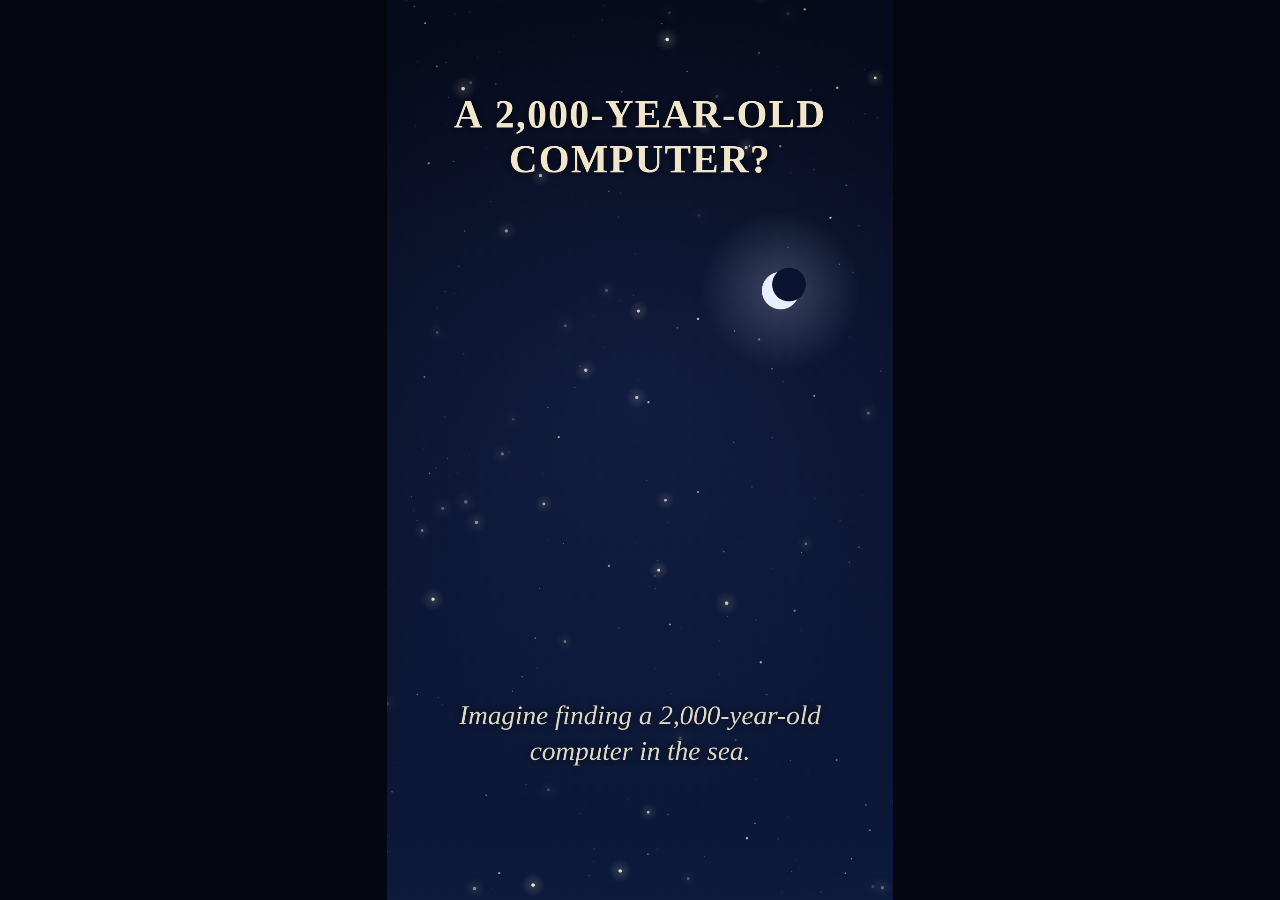
==== commit bf1ba095: "Add voiceover to Antikythera video and retime to 32s Narration generated offline with Kokoro (open s" ====
--- a/content/antikythera-mechanism/antikythera.html
+++ b/content/antikythera-mechanism/antikythera.html
@@ -11,9 +11,9 @@
 <body>
 <canvas id="c" width="1080" height="1920"></canvas>
 <script>
-// "Who built it?" — a 30 s vertical explainer about the Antikythera mechanism.
+// "Who built it?" — a 32 s vertical explainer about the Antikythera mechanism.
 // Zero-asset: every pixel and every sound is computed. draw(frame) is a pure function of the frame.
-const W = 1080, H = 1920, FPS = 30, DUR = 30, FRAMES = FPS * DUR;
+const W = 1080, H = 1920, FPS = 30, DUR = 32, FRAMES = FPS * DUR;
 const cv = document.getElementById('c'); cv.width = W; cv.height = H;
 let ctx = cv.getContext('2d');
 
@@ -59,15 +59,17 @@
 // ---------- storyboard: the single source of truth ----------
 const BPM = 120, BEAT = 60 / BPM, b = n => n * BEAT;   // every cut on a beat
 const SCENES = [
-  { id: 'question', from: 0,     to: b(6),  head: 'A 2,000-YEAR-OLD COMPUTER?',      narr: 'Imagine finding a 2,000-year-old computer in the sea.' },
-  { id: 'wreck',    from: b(6),  to: b(14), head: 'DISCOVERED IN A SHIPWRECK',       narr: 'In 1901, sponge divers off Antikythera, Greece…' },
-  { id: 'gears',    from: b(14), to: b(24), head: 'GREEK DEVICE WITH GEARS',         narr: '…retrieved bronze gears from a shipwreck.' },
-  { id: 'museum',   from: b(24), to: b(36), head: 'TRACKS SUN, MOON & PLANETS',      narr: 'X-rays later showed the device could calculate the motions of the Sun, Moon and five planets.' },
-  { id: 'mesh',     from: b(36), to: b(48), head: 'UNRIVALED FOR OVER 1,000 YEARS',  narr: 'Nothing this sophisticated existed again for over a millennium.' },
-  { id: 'who',      from: b(48), to: DUR,   head: 'WHO BUILT IT?',                   narr: 'Who built this celestial calculator?' },
+  { id: 'question', from: 0,     to: b(9),  vo: .35,  head: 'A 2,000-YEAR-OLD COMPUTER?',      narr: 'Imagine finding a 2,000-year-old computer in the sea.' },
+  { id: 'wreck',    from: b(9),  to: b(18), vo: .05, head: 'DISCOVERED IN A SHIPWRECK',       narr: 'In 1901, sponge divers off Antikythera, Greece…' },
+  { id: 'gears',    from: b(18), to: b(26), vo: .3,  head: 'GREEK DEVICE WITH GEARS',         narr: '…retrieved bronze gears from a shipwreck.' },
+  { id: 'museum',   from: b(26), to: b(40), vo: .4,  head: 'TRACKS SUN, MOON & PLANETS',      narr: 'X-rays later showed the device could calculate the motions of the Sun, Moon and five planets.' },
+  { id: 'mesh',     from: b(40), to: b(51), vo: .4,  head: 'UNRIVALED FOR OVER 1,000 YEARS',  narr: 'Nothing this sophisticated existed again for over a millennium.' },
+  { id: 'who',      from: b(51), to: DUR,   vo: .5,    head: 'WHO BUILT IT?',                   narr: 'Who built this celestial calculator?' },
 ];
 // visible actions with a sound: [seconds, sound]
-const EVENTS = [[b(6), 'plunge'], [b(24) + 1.2, 'xray'], [b(36), 'gears'], [b(48) + 3.4, 'bell']];
+const SC = id => SCENES.find(s => s.id === id);
+// the voiceover (mixed in after render, see make_voiceover.sh) starts at scene.from + scene.vo; subtitles appear with it
+const EVENTS = [[SC('wreck').from, 'plunge'], [SC('museum').from + 1.2, 'xray'], [SC('mesh').from, 'gears'], [SC('who').from + 3.4, 'bell']];
 
 // ---------- text ----------
 function wrapLines(text, font, maxW) {
@@ -93,7 +95,7 @@
   claim(id, 'text', W / 2 - maxw / 2, y - lh / 2, maxw, lh * lines.length);
 }
 function sceneText(sc, lt, len, o = {}) {
-  const hIn = o.headAt ?? .25, nIn = o.narrAt ?? .55;
+  const hIn = o.headAt ?? .25, nIn = o.narrAt ?? sc.vo ?? .55;
   const out = 1 - prog(lt, len - .3, len - .02);
   textBlock(sc.id + '-head', sc.head, { font: HEAD, size: o.headSize ?? 84, y: o.headY ?? 250, lh: (o.headSize ?? 84) * 1.15, spacing: '3px', p: prog(lt, hIn, hIn + 1.1), out: o.holdEnd ? 1 : out });
   textBlock(sc.id + '-narr', sc.narr, { font: NARR, size: 58, y: o.narrY ?? 1530, lh: 76, maxW: 960, col: 'rgba(241,230,204,.93)', p: prog(lt, nIn, nIn + 1.3), out: o.holdEnd ? 1 : out, stagger: .25 });
@@ -209,7 +211,7 @@
 // ---------- underwater world (scenes 2-3, one continuous descent) ----------
 const SEABED = 500;
 const sandY = x => SEABED + Math.sin(x * .011) * 14 + Math.sin(x * .031 + 1) * 6;
-const DIVERS = [ { x: -230, start: b(6), end: b(6) + 4.4, y0: -1400, y1: 268 }, { x: 40, start: b(6) + .5, end: b(6) + 5.2, y0: -1460, y1: 250 } ];
+const DIVERS = [ { x: -230, start: b(9), end: b(9) + 4.2, y0: -1400, y1: 268 }, { x: 40, start: b(9) + .5, end: b(9) + 4.4, y0: -1460, y1: 250 } ];
 function diverY(d, t) { return lerp(d.y0, d.y1, ease(prog(t, d.start, d.end))); }
 function diver(x, y, t, seed) {   // hard-hat diver silhouette: round helmet, suit, weighted boots
   const sway = Math.sin(t * 1.3 + seed) * .06, col = '#071a22';
@@ -286,18 +288,19 @@
   ctx.fillStyle = '#0a1330'; ctx.beginPath(); ctx.arc(858, 607, 36, 0, TAU); ctx.fill();
   const sh = prog(lt, 1.1, 1.7); if (sh > 0 && sh < 1) { const x = lerp(160, 760, sh), y = lerp(520, 900, sh); const lg = ctx.createLinearGradient(x - 180, y - 114, x, y);
     lg.addColorStop(0, 'rgba(255,255,255,0)'); lg.addColorStop(1, `rgba(255,250,235,${.9 * Math.sin(sh * Math.PI)})`); ctx.strokeStyle = lg; ctx.lineWidth = 3; ctx.beginPath(); ctx.moveTo(x - 180, y - 114); ctx.lineTo(x, y); ctx.stroke(); }   // shooting star
-  const rise = ease(prog(lt, 2.1, 3.0)), sy = H - rise * 1500;                 // tilt down: the sea comes up into frame
+  const rise = ease(prog(lt, sc.to - sc.from - .9, sc.to - sc.from)), sy = H - rise * 1500;                 // tilt down: the sea comes up into frame
   if (rise > 0) {
     const sg = ctx.createLinearGradient(0, sy, 0, H); sg.addColorStop(0, '#0d2340'); sg.addColorStop(1, '#03101c'); ctx.fillStyle = sg; ctx.fillRect(0, sy, W, H - sy);
     for (let i = 0; i < 30; i++) { const y = sy + 8 + i * i * 1.4, w = 30 + i * 6; ctx.fillStyle = `rgba(220,230,255,${.35 - i * .01})`; ctx.fillRect(840 - w / 2 + Math.sin(t * 3 + i) * 6, y, w, 2); }
   }
-  sceneText(sc, lt, sc.to - sc.from, { headAt: .35, narrAt: .7 });
+  sceneText(sc, lt, sc.to - sc.from, { headAt: .35 });
   ctx.fillStyle = `rgba(0,0,0,${1 - easeOut(prog(lt, 0, .8))})`; ctx.fillRect(0, 0, W, H);            // from black
 }
 function waterCam(t) {
-  if (t < b(14)) { const p = ease(prog(t, b(6), b(14))); return { cx: 0, cy: lerp(-1150, -60, p), k: 1 }; }
-  const p = ease(prog(t, b(14), b(14) + 3.6)), drift = prog(t, b(14) + 3.6, b(24)) * .15;
-  return { cx: lerp(0, 300, p), cy: lerp(-60, SEABED - 60, p), k: lerp(1, 2.55, p) + drift };
+  const w = SC('wreck'), g = SC('gears');
+  if (t < g.from) { const p = ease(prog(t, w.from, g.from)); return { cx: 0, cy: lerp(-1150, 80, p), k: 1 }; }
+  const p = ease(prog(t, g.from, g.from + 3)), drift = prog(t, g.from + 3, g.to) * .15;
+  return { cx: lerp(0, 300, p), cy: lerp(80, SEABED - 60, p), k: lerp(1, 2.55, p) + drift };
 }
 function sWater(lt, t, sc) {
   const glint = sc.id === 'gears' ? prog(lt, 2.6, 4.2) : 0;
@@ -310,7 +313,7 @@
   }
   const vg = ctx.createRadialGradient(W / 2, H / 2, H * .25, W / 2, H / 2, H * .75); vg.addColorStop(0, 'rgba(0,0,0,0)'); vg.addColorStop(1, 'rgba(0,10,15,.55)');
   ctx.fillStyle = vg; ctx.fillRect(0, 0, W, H);
-  sceneText(sc, lt, sc.to - sc.from, sc.id === 'gears' ? { narrAt: 1.9 } : {});
+  sceneText(sc, lt, sc.to - sc.from);
 }
 const FX = 540, FY = 880, FR = 215;     // museum fragment
 function sMuseum(lt, t, sc) {
@@ -395,7 +398,7 @@
   ctx.fillStyle = '#20232e'; ctx.beginPath(); ctx.arc(GC.x + Math.cos(ma) * 380, GC.y + Math.sin(ma) * 380, 13, -Math.PI / 2, Math.PI / 2); ctx.fill();
   ctx.restore(); ctx.globalAlpha = 1;
   claim('gears', 'keep', GC.x - 300, GC.y - 470, 600, 760);
-  sceneText(sc, lt, len, { headAt: .5, narrAt: .8 });
+  sceneText(sc, lt, len, { headAt: .5 });
 }
 // the question mark the stars gather into
 const QPTS = (() => { const p = []; const cx = 540, cy = 690, r = 200;
@@ -406,7 +409,7 @@
   const len = sc.to - sc.from, fade = 1 - easeOut(prog(lt, 0, 1.3));
   starMap(t, lt, 1, { ring: fade });
   if (fade > 0) {
-    const gs = gearTrain(lt + b(48) - b(36));
+    const gs = gearTrain(lt + SC('who').from - SC('mesh').from);
     gs.slice().reverse().forEach(g => bronzeGear(g.x, g.y, g.r, g.n, g.rot, { alpha: fade }));
   }
   // stars travel into the shape of a question mark, then join up like a constellation
@@ -420,7 +423,7 @@
   if (line > 0) { const n = Math.max(2, Math.round(QPTS.length * line)); ctx.save(); ctx.strokeStyle = 'rgba(255,236,200,.55)'; ctx.lineWidth = 3; ctx.shadowColor = 'rgba(255,220,160,.8)'; ctx.shadowBlur = 14;
     ctx.beginPath(); QPTS.slice(0, n).forEach((q, i) => i ? ctx.lineTo(...q) : ctx.moveTo(...q)); ctx.stroke(); ctx.restore(); }
   claim('question-mark', 'keep', 300, 450, 480, 830);
-  sceneText(sc, lt, len, { headAt: 3.4, narrAt: .8, headY: 1420, headSize: 104, narrY: 1590, holdEnd: true });
+  sceneText(sc, lt, len, { headAt: 3.4, headY: 1420, headSize: 104, narrY: 1590, holdEnd: true });
   ctx.fillStyle = `rgba(0,0,0,${prog(lt, len - .6, len)})`; ctx.fillRect(0, 0, W, H);       // fade out
 }
 
@@ -459,7 +462,7 @@
   sub.connect(sg); sg.connect(out); sub.start(0); sub.stop(DUR);
   // clockwork: tick-tock on every beat
   const TICK = [.7, .45, .5, .65, .9, .9];
-  for (let k = 1; k * BEAT < b(51); k++) {
+  for (let k = 1; k * BEAT < SC('who').from + 1.5; k++) {
     const tt = k * BEAT, si = SCENES.findIndex(s => tt >= s.from && tt < s.to), wet2 = si === 1 || si === 2;
     const src = ac.createBufferSource(); src.buffer = noise; const bp = ac.createBiquadFilter(); bp.type = 'bandpass';
     bp.frequency.value = (k % 2 ? 3200 : 2300) * (wet2 ? .35 : 1); bp.Q.value = 2.2;
